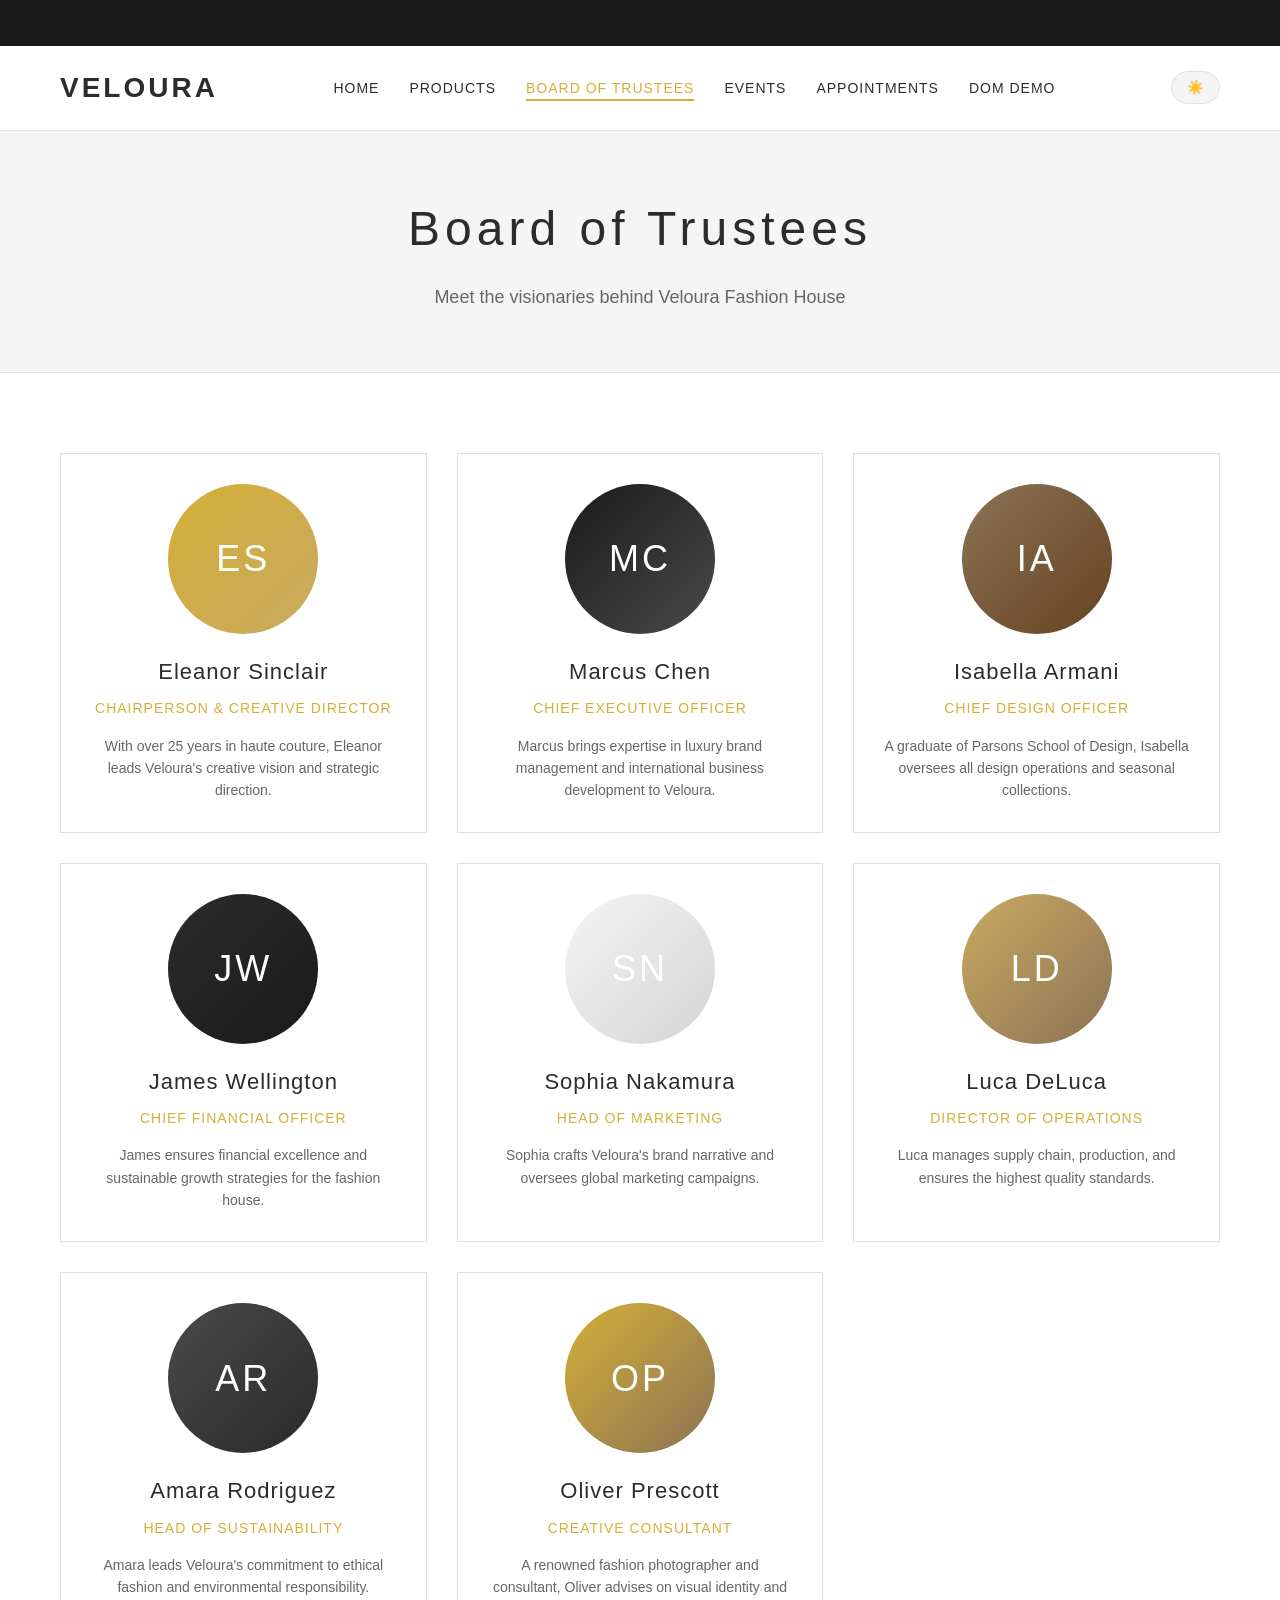
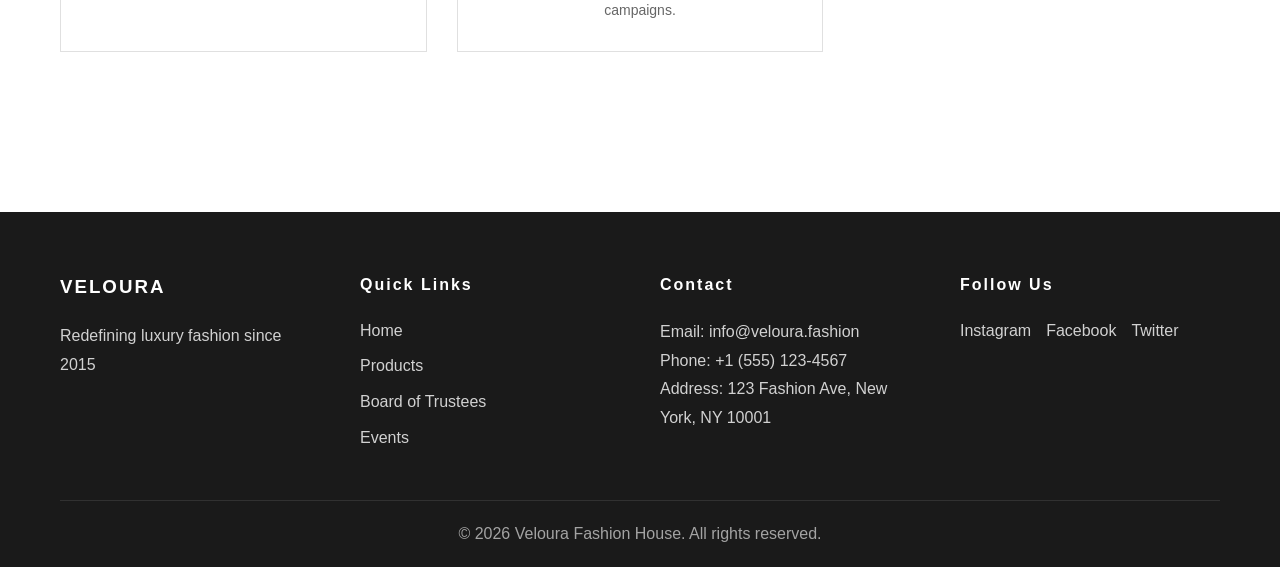
==== team.html @ 32a620e2 "added all the files" ====
<!DOCTYPE html>
<html lang="en">
<head>
    <meta charset="UTF-8">
    <meta name="viewport" content="width=device-width, initial-scale=1.0">
    <title>Board of Trustees - Veloura Fashion House</title>
    <link rel="stylesheet" href="styles.css">
</head>
<body>
    <!-- Marquee -->
    <div class="marquee">
        <div class="marquee-content">
            <span>Spring Collection Launch - March 30, 2026 | Exclusive VIP Event - April 15, 2026 | Fashion Week Paris - May 20-25, 2026 | Summer Sale Starting June 1st</span>
        </div>
    </div>

    <!-- Navigation -->
    <nav class="navbar">
        <div class="container">
            <div class="nav-brand">VELOURA</div>
            <button class="nav-toggle" id="navToggle">
                <span></span>
                <span></span>
                <span></span>
            </button>
            <ul class="nav-menu" id="navMenu">
                <li><a href="index.html">Home</a></li>
                <li><a href="products.html">Products</a></li>
                <li><a href="team.html" class="active">Board of Trustees</a></li>
                <li><a href="events.html">Events</a></li>
                <li><a href="contact.html">Appointments</a></li>
                <li><a href="dom.html">DOM Demo</a></li>
            </ul>
            <button class="theme-toggle" id="themeToggle">
                <span class="sun">☀️</span>
                <span class="moon">🌙</span>
            </button>
        </div>
    </nav>

    <!-- Page Header -->
    <section class="page-header">
        <div class="container">
            <h1>Board of Trustees</h1>
            <p>Meet the visionaries behind Veloura Fashion House</p>
        </div>
    </section>

    <!-- Team Section -->
    <section class="team-section">
        <div class="container">
            <div class="team-grid">
                <div class="team-card">
                    <div class="team-image" style="background: linear-gradient(135deg, #d4af37 0%, #c9a961 100%);">
                        <div class="team-placeholder">ES</div>
                    </div>
                    <div class="team-info">
                        <h3>Eleanor Sinclair</h3>
                        <p class="team-role">Chairperson & Creative Director</p>
                        <p class="team-bio">With over 25 years in haute couture, Eleanor leads Veloura's creative vision and strategic direction.</p>
                    </div>
                </div>

                <div class="team-card">
                    <div class="team-image" style="background: linear-gradient(135deg, #1a1a1a 0%, #4a4a4a 100%);">
                        <div class="team-placeholder">MC</div>
                    </div>
                    <div class="team-info">
                        <h3>Marcus Chen</h3>
                        <p class="team-role">Chief Executive Officer</p>
                        <p class="team-bio">Marcus brings expertise in luxury brand management and international business development to Veloura.</p>
                    </div>
                </div>

                <div class="team-card">
                    <div class="team-image" style="background: linear-gradient(135deg, #8b7355 0%, #654321 100%);">
                        <div class="team-placeholder">IA</div>
                    </div>
                    <div class="team-info">
                        <h3>Isabella Armani</h3>
                        <p class="team-role">Chief Design Officer</p>
                        <p class="team-bio">A graduate of Parsons School of Design, Isabella oversees all design operations and seasonal collections.</p>
                    </div>
                </div>

                <div class="team-card">
                    <div class="team-image" style="background: linear-gradient(135deg, #2c2c2c 0%, #1a1a1a 100%);">
                        <div class="team-placeholder">JW</div>
                    </div>
                    <div class="team-info">
                        <h3>James Wellington</h3>
                        <p class="team-role">Chief Financial Officer</p>
                        <p class="team-bio">James ensures financial excellence and sustainable growth strategies for the fashion house.</p>
                    </div>
                </div>

                <div class="team-card">
                    <div class="team-image" style="background: linear-gradient(135deg, #f5f5f5 0%, #d4d4d4 100%);">
                        <div class="team-placeholder">SN</div>
                    </div>
                    <div class="team-info">
                        <h3>Sophia Nakamura</h3>
                        <p class="team-role">Head of Marketing</p>
                        <p class="team-bio">Sophia crafts Veloura's brand narrative and oversees global marketing campaigns.</p>
                    </div>
                </div>

                <div class="team-card">
                    <div class="team-image" style="background: linear-gradient(135deg, #c9a961 0%, #8b7355 100%);">
                        <div class="team-placeholder">LD</div>
                    </div>
                    <div class="team-info">
                        <h3>Luca DeLuca</h3>
                        <p class="team-role">Director of Operations</p>
                        <p class="team-bio">Luca manages supply chain, production, and ensures the highest quality standards.</p>
                    </div>
                </div>

                <div class="team-card">
                    <div class="team-image" style="background: linear-gradient(135deg, #4a4a4a 0%, #2a2a2a 100%);">
                        <div class="team-placeholder">AR</div>
                    </div>
                    <div class="team-info">
                        <h3>Amara Rodriguez</h3>
                        <p class="team-role">Head of Sustainability</p>
                        <p class="team-bio">Amara leads Veloura's commitment to ethical fashion and environmental responsibility.</p>
                    </div>
                </div>

                <div class="team-card">
                    <div class="team-image" style="background: linear-gradient(135deg, #d4af37 0%, #8b7355 100%);">
                        <div class="team-placeholder">OP</div>
                    </div>
                    <div class="team-info">
                        <h3>Oliver Prescott</h3>
                        <p class="team-role">Creative Consultant</p>
                        <p class="team-bio">A renowned fashion photographer and consultant, Oliver advises on visual identity and campaigns.</p>
                    </div>
                </div>
            </div>
        </div>
    </section>

    <!-- Footer -->
    <footer class="footer">
        <div class="container">
            <div class="footer-grid">
                <div class="footer-section">
                    <h3>VELOURA</h3>
                    <p>Redefining luxury fashion since 2015</p>
                </div>
                <div class="footer-section">
                    <h4>Quick Links</h4>
                    <ul>
                        <li><a href="index.html">Home</a></li>
                        <li><a href="products.html">Products</a></li>
                        <li><a href="team.html">Board of Trustees</a></li>
                        <li><a href="events.html">Events</a></li>
                    </ul>
                </div>
                <div class="footer-section">
                    <h4>Contact</h4>
                    <p>Email: info@veloura.fashion</p>
                    <p>Phone: +1 (555) 123-4567</p>
                    <p>Address: 123 Fashion Ave, New York, NY 10001</p>
                </div>
                <div class="footer-section">
                    <h4>Follow Us</h4>
                    <div class="social-links">
                        <a href="#" class="social-link">Instagram</a>
                        <a href="#" class="social-link">Facebook</a>
                        <a href="#" class="social-link">Twitter</a>
                    </div>
                </div>
            </div>
            <div class="footer-bottom">
                <p>&copy; 2026 Veloura Fashion House. All rights reserved.</p>
            </div>
        </div>
    </footer>

    <script src="script.js"></script>
</body>
</html>
---- styles.css ----
/* ===================================
   VELOURA FASHION HOUSE - MAIN STYLES
   =================================== */

/* CSS Variables */
:root {
    --primary-color: #1a1a1a;
    --secondary-color: #d4af37;
    --accent-color: #c9a961;
    --text-color: #2c2c2c;
    --text-light: #666;
    --bg-color: #ffffff;
    --bg-secondary: #f5f5f5;
    --border-color: #e0e0e0;
    --error-color: #d32f2f;
    --success-color: #388e3c;
    --transition: all 0.3s ease;
}

/* Dark Mode Variables */
body.dark-mode {
    --primary-color: #ffffff;
    --secondary-color: #d4af37;
    --accent-color: #c9a961;
    --text-color: #e0e0e0;
    --text-light: #b0b0b0;
    --bg-color: #1a1a1a;
    --bg-secondary: #2c2c2c;
    --border-color: #3a3a3a;
}

/* Reset & Base Styles */
* {
    margin: 0;
    padding: 0;
    box-sizing: border-box;
}

body {
    font-family: 'Helvetica Neue', Arial, sans-serif;
    line-height: 1.6;
    color: var(--text-color);
    background-color: var(--bg-color);
    transition: var(--transition);
}

.container {
    max-width: 1200px;
    margin: 0 auto;
    padding: 0 20px;
}

/* Marquee */
.marquee {
    background: var(--primary-color);
    color: var(--bg-color);
    padding: 10px 0;
    overflow: hidden;
    white-space: nowrap;
}

.marquee-content {
    display: inline-block;
    animation: marquee 30s linear infinite;
    padding-left: 100%;
}

.marquee-content span {
    font-size: 14px;
    letter-spacing: 1px;
}

@keyframes marquee {
    0% { transform: translateX(0); }
    100% { transform: translateX(-100%); }
}

/* Navigation */
.navbar {
    background: var(--bg-color);
    border-bottom: 1px solid var(--border-color);
    padding: 20px 0;
    position: sticky;
    top: 0;
    z-index: 100;
    transition: var(--transition);
}

.navbar .container {
    display: flex;
    justify-content: space-between;
    align-items: center;
}

.nav-brand {
    font-size: 28px;
    font-weight: 700;
    letter-spacing: 3px;
    color: var(--text-color);
}

.nav-menu {
    display: flex;
    list-style: none;
    gap: 30px;
    align-items: center;
}

.nav-menu a {
    text-decoration: none;
    color: var(--text-color);
    font-size: 14px;
    letter-spacing: 1px;
    text-transform: uppercase;
    transition: var(--transition);
    position: relative;
}

.nav-menu a:hover,
.nav-menu a.active {
    color: var(--secondary-color);
}

.nav-menu a.active::after {
    content: '';
    position: absolute;
    bottom: -5px;
    left: 0;
    width: 100%;
    height: 2px;
    background: var(--secondary-color);
}

.nav-toggle {
    display: none;
    background: none;
    border: none;
    cursor: pointer;
    flex-direction: column;
    gap: 5px;
}

.nav-toggle span {
    width: 25px;
    height: 2px;
    background: var(--text-color);
    transition: var(--transition);
}

.theme-toggle {
    background: var(--bg-secondary);
    border: 1px solid var(--border-color);
    border-radius: 50px;
    padding: 8px 15px;
    cursor: pointer;
    transition: var(--transition);
    display: flex;
    align-items: center;
    gap: 5px;
}

.theme-toggle:hover {
    background: var(--secondary-color);
}

.theme-toggle .moon {
    display: none;
}

body.dark-mode .theme-toggle .sun {
    display: none;
}

body.dark-mode .theme-toggle .moon {
    display: inline;
}

/* Hero Section */
.hero {
    height: 600px;
    background: linear-gradient(135deg, #1a1a1a 0%, #4a4a4a 100%);
    display: flex;
    align-items: center;
    justify-content: center;
    text-align: center;
    position: relative;
    overflow: hidden;
}

.hero::before {
    content: '';
    position: absolute;
    top: 0;
    left: 0;
    right: 0;
    bottom: 0;
    background: url('data:image/svg+xml,<svg xmlns="http://www.w3.org/2000/svg" viewBox="0 0 1200 600"><path d="M0,300 Q300,200 600,300 T1200,300 L1200,600 L0,600 Z" fill="%23ffffff" opacity="0.05"/></svg>');
    background-size: cover;
}

.hero-content {
    position: relative;
    z-index: 1;
    color: #ffffff;
}

.hero-title {
    font-size: 80px;
    font-weight: 300;
    letter-spacing: 15px;
    margin-bottom: 20px;
}

.hero-subtitle {
    font-size: 24px;
    letter-spacing: 3px;
    margin-bottom: 15px;
    font-weight: 300;
}

.hero-description {
    font-size: 16px;
    margin-bottom: 30px;
    opacity: 0.9;
}

/* Buttons */
.btn {
    display: inline-block;
    padding: 15px 40px;
    text-decoration: none;
    border: none;
    cursor: pointer;
    font-size: 14px;
    letter-spacing: 2px;
    text-transform: uppercase;
    transition: var(--transition);
    font-family: inherit;
}

.btn-primary {
    background: var(--secondary-color);
    color: #1a1a1a;
}

.btn-primary:hover {
    background: var(--accent-color);
    transform: translateY(-2px);
    box-shadow: 0 5px 15px rgba(212, 175, 55, 0.3);
}

.btn-secondary {
    background: transparent;
    color: var(--text-color);
    border: 2px solid var(--text-color);
}

.btn-secondary:hover {
    background: var(--text-color);
    color: var(--bg-color);
}

/* Sections */
.about-section,
.featured-products,
.products-section,
.team-section,
.contact-section,
.events-section,
.dom-section {
    padding: 80px 0;
}

.page-header {
    background: var(--bg-secondary);
    padding: 60px 0;
    text-align: center;
    border-bottom: 1px solid var(--border-color);
}

.page-header h1 {
    font-size: 48px;
    font-weight: 300;
    letter-spacing: 5px;
    margin-bottom: 15px;
}

.page-header p {
    font-size: 18px;
    color: var(--text-light);
}

.section-title {
    text-align: center;
    font-size: 42px;
    font-weight: 300;
    letter-spacing: 3px;
    margin-bottom: 50px;
}

.text-center {
    text-align: center;
}

/* About Section */
.about-content {
    max-width: 800px;
    margin: 0 auto;
    text-align: center;
}

.about-content h2 {
    font-size: 36px;
    font-weight: 300;
    letter-spacing: 3px;
    margin-bottom: 30px;
}

.about-text {
    font-size: 16px;
    line-height: 1.8;
    color: var(--text-light);
    margin-bottom: 20px;
}

/* Products Grid */
.products-grid {
    display: grid;
    grid-template-columns: repeat(auto-fill, minmax(300px, 1fr));
    gap: 30px;
}

.product-card {
    background: var(--bg-color);
    border: 1px solid var(--border-color);
    overflow: hidden;
    transition: var(--transition);
    cursor: pointer;
}

.product-card:hover {
    transform: translateY(-5px);
    box-shadow: 0 10px 30px rgba(0, 0, 0, 0.1);
}

.product-image {
    width: 100%;
    height: 350px;
    display: flex;
    align-items: center;
    justify-content: center;
    position: relative;
    overflow: hidden;
}

.product-placeholder {
    color: rgba(255, 255, 255, 0.9);
    font-size: 24px;
    letter-spacing: 2px;
    text-transform: uppercase;
}

.product-info {
    padding: 20px;
}

.product-info h3 {
    font-size: 18px;
    font-weight: 400;
    letter-spacing: 1px;
    margin-bottom: 10px;
}

.product-category {
    font-size: 12px;
    color: var(--text-light);
    text-transform: uppercase;
    letter-spacing: 1px;
    margin-bottom: 10px;
}

.product-price {
    font-size: 20px;
    color: var(--secondary-color);
    font-weight: 500;
}

/* Filters */
.filter-section {
    background: var(--bg-secondary);
    padding: 30px 0;
    border-bottom: 1px solid var(--border-color);
}

.filters {
    display: flex;
    justify-content: center;
    gap: 15px;
    flex-wrap: wrap;
}

.filter-btn {
    background: transparent;
    border: 2px solid var(--border-color);
    padding: 10px 25px;
    cursor: pointer;
    font-size: 14px;
    letter-spacing: 1px;
    text-transform: uppercase;
    transition: var(--transition);
    color: var(--text-color);
}

.filter-btn:hover,
.filter-btn.active {
    background: var(--secondary-color);
    border-color: var(--secondary-color);
    color: #1a1a1a;
}

.product-card.hidden {
    display: none;
}

/* Team Grid */
.team-grid {
    display: grid;
    grid-template-columns: repeat(auto-fill, minmax(280px, 1fr));
    gap: 30px;
}

.team-card {
    background: var(--bg-color);
    border: 1px solid var(--border-color);
    padding: 30px;
    text-align: center;
    transition: var(--transition);
}

.team-card:hover {
    transform: translateY(-5px);
    box-shadow: 0 10px 30px rgba(0, 0, 0, 0.1);
}

.team-image {
    width: 150px;
    height: 150px;
    border-radius: 50%;
    margin: 0 auto 20px;
    display: flex;
    align-items: center;
    justify-content: center;
}

.team-placeholder {
    color: #ffffff;
    font-size: 36px;
    font-weight: 300;
    letter-spacing: 3px;
}

.team-info h3 {
    font-size: 22px;
    font-weight: 400;
    letter-spacing: 1px;
    margin-bottom: 8px;
}

.team-role {
    color: var(--secondary-color);
    font-size: 14px;
    text-transform: uppercase;
    letter-spacing: 1px;
    margin-bottom: 15px;
}

.team-bio {
    font-size: 14px;
    color: var(--text-light);
    line-height: 1.6;
}

/* Contact Section */
.contact-grid {
    display: grid;
    grid-template-columns: 1fr 1.5fr;
    gap: 60px;
}

.contact-info h2 {
    font-size: 32px;
    font-weight: 300;
    letter-spacing: 2px;
    margin-bottom: 20px;
}

.info-block {
    margin-top: 30px;
}

.info-block h3 {
    font-size: 18px;
    letter-spacing: 1px;
    margin-bottom: 10px;
}

.info-block p {
    color: var(--text-light);
    line-height: 1.8;
}

/* Forms */
.contact-form {
    background: var(--bg-secondary);
    padding: 40px;
    border: 1px solid var(--border-color);
}

.form-group {
    margin-bottom: 25px;
}

.form-group label {
    display: block;
    margin-bottom: 8px;
    font-size: 14px;
    letter-spacing: 1px;
    text-transform: uppercase;
}

.form-group input,
.form-group select,
.form-group textarea {
    width: 100%;
    padding: 12px 15px;
    border: 1px solid var(--border-color);
    background: var(--bg-color);
    color: var(--text-color);
    font-family: inherit;
    font-size: 14px;
    transition: var(--transition);
}

.form-group input:focus,
.form-group select:focus,
.form-group textarea:focus {
    outline: none;
    border-color: var(--secondary-color);
}

.error-message {
    color: var(--error-color);
    font-size: 12px;
    margin-top: 5px;
    display: block;
}

.success-message {
    background: var(--bg-secondary);
    border: 2px solid var(--success-color);
    padding: 40px;
    text-align: center;
}

.success-message h3 {
    color: var(--success-color);
    font-size: 28px;
    margin-bottom: 15px;
}

/* Events Grid */
.events-grid {
    display: grid;
    gap: 30px;
}

.event-card {
    background: var(--bg-color);
    border: 1px solid var(--border-color);
    padding: 30px;
    display: grid;
    grid-template-columns: 100px 1fr;
    gap: 30px;
    transition: var(--transition);
}

.event-card:hover {
    box-shadow: 0 10px 30px rgba(0, 0, 0, 0.1);
}

.event-date {
    background: var(--secondary-color);
    color: #1a1a1a;
    padding: 20px;
    text-align: center;
    border-radius: 5px;
}

.date-day {
    font-size: 36px;
    font-weight: 700;
    line-height: 1;
}

.date-month {
    font-size: 18px;
    letter-spacing: 2px;
    margin-top: 5px;
}

.event-content h3 {
    font-size: 24px;
    font-weight: 400;
    letter-spacing: 1px;
    margin-bottom: 15px;
}

.event-location,
.event-time {
    font-size: 14px;
    color: var(--text-light);
    margin-bottom: 8px;
}

.event-description {
    margin: 15px 0;
    line-height: 1.8;
    color: var(--text-light);
}

.event-btn {
    margin-top: 15px;
}

/* DOM Demo Styles */
.dom-demo-card {
    background: var(--bg-secondary);
    border: 1px solid var(--border-color);
    padding: 40px;
    margin-bottom: 30px;
    border-radius: 5px;
}

.dom-demo-card h2 {
    font-size: 24px;
    font-weight: 400;
    letter-spacing: 1px;
    margin-bottom: 15px;
}

.demo-description {
    color: var(--text-light);
    margin-bottom: 20px;
}

.demo-description code {
    background: var(--bg-color);
    padding: 2px 8px;
    border-radius: 3px;
    font-family: 'Courier New', monospace;
    color: var(--secondary-color);
}

.demo-area {
    background: var(--bg-color);
    padding: 30px;
    border: 1px solid var(--border-color);
    border-radius: 5px;
}

.demo-output {
    padding: 20px;
    background: var(--bg-secondary);
    border-left: 4px solid var(--secondary-color);
    margin-bottom: 20px;
    font-size: 18px;
}

.style-box {
    width: 200px;
    height: 200px;
    background: var(--secondary-color);
    display: flex;
    align-items: center;
    justify-content: center;
    margin-bottom: 20px;
    font-size: 20px;
    font-weight: 600;
    transition: var(--transition);
}

.class-box {
    padding: 30px;
    background: var(--bg-secondary);
    border: 2px solid var(--border-color);
    margin-bottom: 20px;
    font-size: 18px;
    text-align: center;
    transition: var(--transition);
}

.class-box.highlight {
    background: var(--secondary-color);
    color: #1a1a1a;
    border-color: var(--secondary-color);
    transform: scale(1.05);
}

.item-list {
    min-height: 150px;
    background: var(--bg-secondary);
    padding: 20px;
    margin-bottom: 20px;
    border: 1px solid var(--border-color);
}

.list-item {
    background: var(--bg-color);
    padding: 10px 15px;
    margin-bottom: 10px;
    border-left: 3px solid var(--secondary-color);
    display: flex;
    justify-content: space-between;
    align-items: center;
}

.remove-item {
    background: var(--error-color);
    color: white;
    border: none;
    padding: 5px 10px;
    cursor: pointer;
    font-size: 12px;
}

.demo-input {
    width: calc(100% - 220px);
    padding: 12px 15px;
    border: 1px solid var(--border-color);
    background: var(--bg-color);
    color: var(--text-color);
    margin-right: 10px;
    font-family: inherit;
}

.box-container {
    display: grid;
    grid-template-columns: repeat(auto-fit, minmax(150px, 1fr));
    gap: 15px;
    margin-bottom: 20px;
}

.removable-box {
    background: var(--secondary-color);
    color: #1a1a1a;
    padding: 40px 20px;
    text-align: center;
    cursor: pointer;
    transition: var(--transition);
    border-radius: 5px;
}

.removable-box:hover {
    background: var(--accent-color);
    transform: scale(0.95);
}

.query-grid {
    display: grid;
    grid-template-columns: repeat(4, 1fr);
    gap: 15px;
    margin-bottom: 20px;
}

.query-item {
    background: var(--bg-secondary);
    padding: 30px;
    text-align: center;
    border: 2px solid var(--border-color);
    transition: var(--transition);
}

.query-item.highlighted {
    background: var(--secondary-color);
    color: #1a1a1a;
    border-color: var(--secondary-color);
    transform: scale(1.05);
}

.demo-image {
    max-width: 100%;
    height: auto;
    margin-bottom: 20px;
    border: 2px solid var(--border-color);
}

.hover-box {
    background: var(--bg-secondary);
    padding: 60px;
    text-align: center;
    font-size: 20px;
    margin-bottom: 20px;
    border: 2px solid var(--border-color);
    transition: var(--transition);
    cursor: pointer;
}

.hover-box:hover {
    background: var(--secondary-color);
    color: #1a1a1a;
}

.dom-explanation {
    line-height: 1.8;
}

.dom-explanation p {
    margin-bottom: 20px;
}

.dom-tree {
    background: var(--bg-color);
    padding: 20px;
    border-left: 4px solid var(--secondary-color);
    font-family: 'Courier New', monospace;
    overflow-x: auto;
    margin: 20px 0;
}

.dom-methods-list {
    list-style: none;
    padding-left: 0;
}

.dom-methods-list li {
    padding: 10px;
    background: var(--bg-color);
    margin-bottom: 8px;
    border-left: 3px solid var(--secondary-color);
}

.dom-methods-list code {
    color: var(--secondary-color);
    font-family: 'Courier New', monospace;
}

/* Footer */
.footer {
    background: var(--primary-color);
    color: var(--bg-color);
    padding: 60px 0 20px;
    margin-top: 80px;
}

.footer-grid {
    display: grid;
    grid-template-columns: repeat(auto-fit, minmax(250px, 1fr));
    gap: 40px;
    margin-bottom: 40px;
}

.footer-section h3,
.footer-section h4 {
    margin-bottom: 20px;
    letter-spacing: 2px;
}

.footer-section p {
    color: rgba(255, 255, 255, 0.8);
    line-height: 1.8;
}

.footer-section ul {
    list-style: none;
}

.footer-section ul li {
    margin-bottom: 10px;
}

.footer-section ul li a {
    color: rgba(255, 255, 255, 0.8);
    text-decoration: none;
    transition: var(--transition);
}

.footer-section ul li a:hover {
    color: var(--secondary-color);
}

.social-links {
    display: flex;
    gap: 15px;
}

.social-link {
    color: rgba(255, 255, 255, 0.8);
    text-decoration: none;
    transition: var(--transition);
}

.social-link:hover {
    color: var(--secondary-color);
}

.footer-bottom {
    border-top: 1px solid rgba(255, 255, 255, 0.1);
    padding-top: 20px;
    text-align: center;
    color: rgba(255, 255, 255, 0.6);
}

/* Responsive Design */
@media (max-width: 768px) {
    .nav-menu {
        position: fixed;
        top: 70px;
        left: -100%;
        width: 100%;
        flex-direction: column;
        background: var(--bg-color);
        padding: 30px;
        box-shadow: 0 5px 20px rgba(0, 0, 0, 0.1);
        transition: var(--transition);
        gap: 20px;
    }

    .nav-menu.active {
        left: 0;
    }

    .nav-toggle {
        display: flex;
    }

    .hero-title {
        font-size: 48px;
        letter-spacing: 8px;
    }

    .hero-subtitle {
        font-size: 18px;
    }

    .products-grid,
    .team-grid {
        grid-template-columns: 1fr;
    }

    .contact-grid {
        grid-template-columns: 1fr;
    }

    .event-card {
        grid-template-columns: 1fr;
        text-align: center;
    }

    .query-grid {
        grid-template-columns: repeat(2, 1fr);
    }

    .demo-input {
        width: 100%;
        margin-bottom: 10px;
    }

    .page-header h1 {
        font-size: 32px;
    }
}

@media (max-width: 480px) {
    .hero-title {
        font-size: 36px;
        letter-spacing: 5px;
    }

    .filters {
        flex-direction: column;
    }

    .filter-btn {
        width: 100%;
    }
}
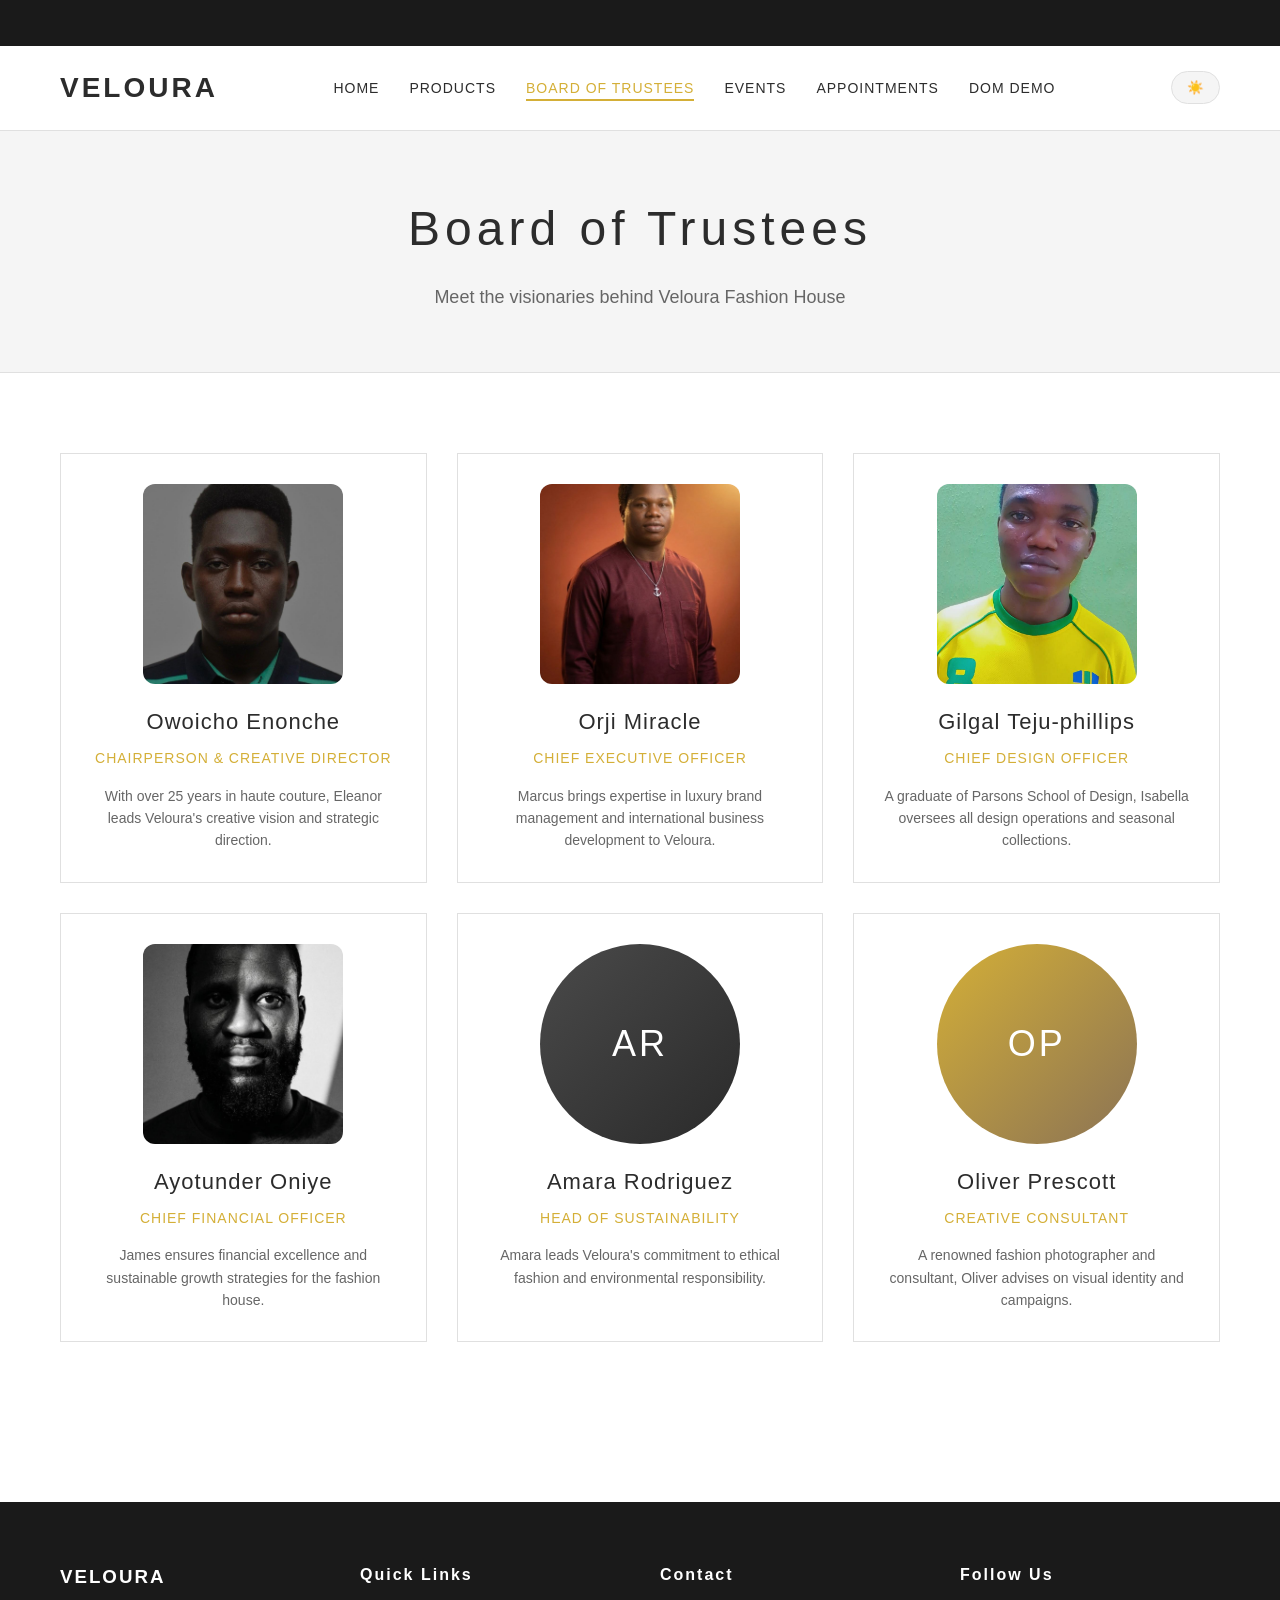
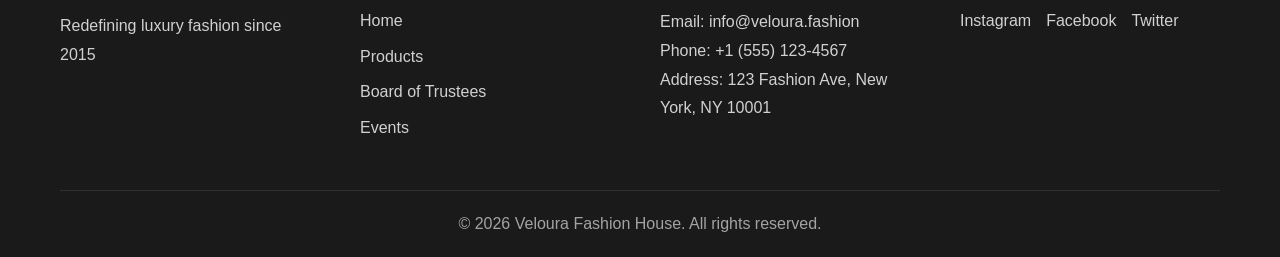
==== commit c3c5a04f: "update to team page added pictures and changed the name" ====
--- a/team.html
+++ b/team.html
@@ -52,10 +52,10 @@
             <div class="team-grid">
                 <div class="team-card">
                     <div class="team-image" style="background: linear-gradient(135deg, #d4af37 0%, #c9a961 100%);">
-                        <div class="team-placeholder">ES</div>
+                        <img src="assets/enonche.jpg" alt="Owoicho Enonche" style="width: 100%; height: 100%; object-fit: cover; border-radius: 12px;">
                     </div>
                     <div class="team-info">
-                        <h3>Eleanor Sinclair</h3>
+                        <h3>Owoicho Enonche </h3>
                         <p class="team-role">Chairperson & Creative Director</p>
                         <p class="team-bio">With over 25 years in haute couture, Eleanor leads Veloura's creative vision and strategic direction.</p>
                     </div>
@@ -63,10 +63,10 @@
 
                 <div class="team-card">
                     <div class="team-image" style="background: linear-gradient(135deg, #1a1a1a 0%, #4a4a4a 100%);">
-                        <div class="team-placeholder">MC</div>
+                        <img src="assets/orji.JPG" alt="Orji Miracle" style="width: 100%; height: 100%; object-fit: cover; border-radius: 12px;">
                     </div>
                     <div class="team-info">
-                        <h3>Marcus Chen</h3>
+                        <h3>Orji Miracle</h3>
                         <p class="team-role">Chief Executive Officer</p>
                         <p class="team-bio">Marcus brings expertise in luxury brand management and international business development to Veloura.</p>
                     </div>
@@ -74,10 +74,10 @@
 
                 <div class="team-card">
                     <div class="team-image" style="background: linear-gradient(135deg, #8b7355 0%, #654321 100%);">
-                        <div class="team-placeholder">IA</div>
+                        <img src="/assets/teju.JPG" alt="Gilgal Teju-phillips" style="width: 100%; height: 100%; object-fit: cover; border-radius: 12px;">
                     </div>
                     <div class="team-info">
-                        <h3>Isabella Armani</h3>
+                        <h3>Gilgal Teju-phillips</h3>
                         <p class="team-role">Chief Design Officer</p>
                         <p class="team-bio">A graduate of Parsons School of Design, Isabella oversees all design operations and seasonal collections.</p>
                     </div>
@@ -85,36 +85,18 @@
 
                 <div class="team-card">
                     <div class="team-image" style="background: linear-gradient(135deg, #2c2c2c 0%, #1a1a1a 100%);">
-                        <div class="team-placeholder">JW</div>
+                        <img src="assets/ayo.JPG" alt="Ayotunde Oniye" style="width: 100%; height: 100%; object-fit: cover; border-radius: 12px;">
                     </div>
                     <div class="team-info">
-                        <h3>James Wellington</h3>
+                        <h3>Ayotunder Oniye</h3>
                         <p class="team-role">Chief Financial Officer</p>
                         <p class="team-bio">James ensures financial excellence and sustainable growth strategies for the fashion house.</p>
                     </div>
                 </div>
 
-                <div class="team-card">
-                    <div class="team-image" style="background: linear-gradient(135deg, #f5f5f5 0%, #d4d4d4 100%);">
-                        <div class="team-placeholder">SN</div>
-                    </div>
-                    <div class="team-info">
-                        <h3>Sophia Nakamura</h3>
-                        <p class="team-role">Head of Marketing</p>
-                        <p class="team-bio">Sophia crafts Veloura's brand narrative and oversees global marketing campaigns.</p>
-                    </div>
-                </div>
 
-                <div class="team-card">
-                    <div class="team-image" style="background: linear-gradient(135deg, #c9a961 0%, #8b7355 100%);">
-                        <div class="team-placeholder">LD</div>
-                    </div>
-                    <div class="team-info">
-                        <h3>Luca DeLuca</h3>
-                        <p class="team-role">Director of Operations</p>
-                        <p class="team-bio">Luca manages supply chain, production, and ensures the highest quality standards.</p>
-                    </div>
-                </div>
+
+
 
                 <div class="team-card">
                     <div class="team-image" style="background: linear-gradient(135deg, #4a4a4a 0%, #2a2a2a 100%);">
--- a/styles.css
+++ b/styles.css
@@ -443,8 +443,8 @@
 }
 
 .team-image {
-    width: 150px;
-    height: 150px;
+    width: 200px;
+    height: 200px;
     border-radius: 50%;
     margin: 0 auto 20px;
     display: flex;
